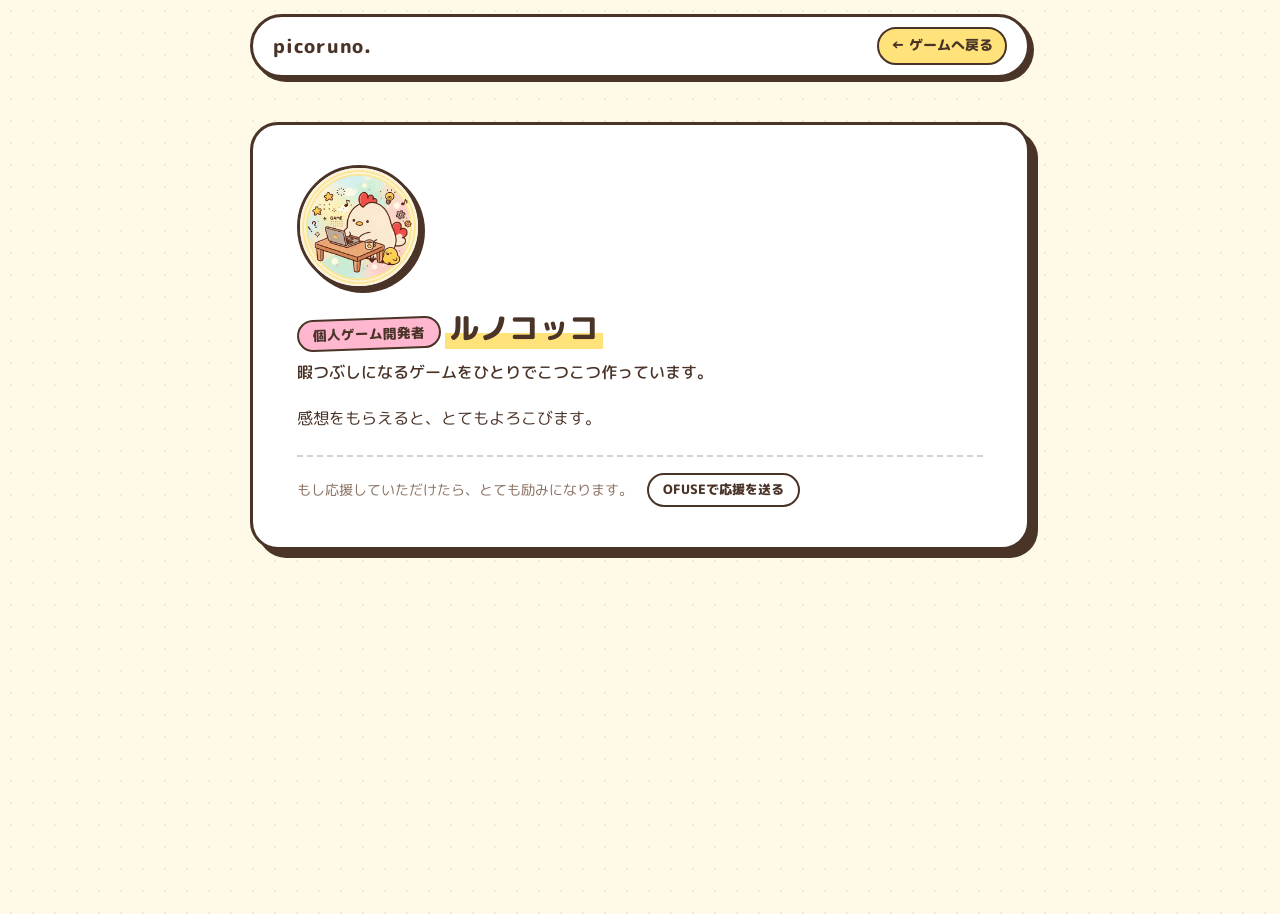
==== about.html @ 55c9015e "picoruno. サイト一式" ====
<!doctype html>
<html lang="ja">
<head>
<meta charset="utf-8">
<script src="count.js" defer></script>
<meta name="viewport" content="width=device-width, initial-scale=1">
<title>つくった人 | picoruno.</title>
<meta property="og:type" content="website">
<meta property="og:site_name" content="picoruno.">
<meta property="og:title" content="つくった人 | picoruno.">
<meta property="og:url" content="https://picoruno.com/about.html">
<meta property="og:image" content="https://picoruno.com/og-image.png">
<meta property="og:image:width" content="1200">
<meta property="og:image:height" content="630">
<meta name="twitter:image" content="https://picoruno.com/og-image.png">
<meta name="twitter:card" content="summary_large_image">
<meta name="description" content="picoruno.を作っている、個人ゲーム開発者ルノコッコのプロフィールです。">
<link rel="icon" type="image/png" sizes="48x48" href="icons/favicon-48.png">
<link rel="apple-touch-icon" href="icons/apple-touch-icon.png">
<link rel="manifest" href="manifest.webmanifest">
<meta name="apple-mobile-web-app-title" content="picoruno.">
<link rel="preconnect" href="https://fonts.googleapis.com">
<link rel="stylesheet" href="https://fonts.googleapis.com/css2?family=M+PLUS+Rounded+1c:wght@500;800&display=swap">
<style>
:root{
  --cream:#fff9e8; --ink:#4a3428; --sub:#8a6f60; --yellow:#ffe27a; --mint:#aeeedc; --sky:#a9dcff; --coral:#ff8f7e; --pink:#ffb6cf;
}
*{box-sizing:border-box;margin:0;padding:0}
html{scroll-behavior:smooth}
body{
  font-family:"M PLUS Rounded 1c","Hiragino Maru Gothic ProN",system-ui,sans-serif;
  color:var(--ink);background:var(--cream);line-height:1.8;min-height:100vh;
  background-image:radial-gradient(rgba(74,52,40,.08) 1.5px,transparent 1.5px);background-size:22px 22px;
}
header{
  position:sticky;top:12px;z-index:10;margin:14px auto 0;width:min(780px,92%);
  display:flex;justify-content:space-between;align-items:center;gap:12px;
  padding:10px 20px;border-radius:999px;background:#fff;
  border:3px solid var(--ink);box-shadow:4px 4px 0 var(--ink);
}
.logo{font-weight:800;font-size:1.2rem;letter-spacing:.04em;color:var(--ink);text-decoration:none}
header a.back{color:var(--ink);text-decoration:none;font-weight:800;font-size:.9rem;padding:4px 12px;border-radius:999px;background:var(--yellow);border:2.5px solid var(--ink)}
header a.back:hover{background:var(--mint)}
article{
  width:min(780px,92%);margin:44px auto 80px;padding:40px 44px;border-radius:28px;
  background:#fff;border:3px solid var(--ink);box-shadow:8px 8px 0 var(--ink);
}
h1{font-size:1.9rem;font-weight:800;margin-bottom:10px;line-height:1.4;display:inline-block;
  background:linear-gradient(transparent 62%,var(--yellow) 62%);padding:0 4px}
.lead{color:var(--ink);font-weight:500;margin-bottom:18px}
h2{font-size:1.05rem;font-weight:800;margin:30px 0 10px;display:inline-block;padding:4px 14px;border-radius:999px;
  background:var(--mint);border:2.5px solid var(--ink);color:var(--ink)}
p,li{color:var(--ink);font-size:.97rem}
p{margin:0 0 8px}
ul{padding-left:1.3em}
.meta{font-size:.85rem;color:var(--sub);margin-top:36px;padding-top:18px;border-top:3px dotted var(--ink)}
.avatar-s{width:124px;height:124px;border-radius:50%;display:block;border:3px solid var(--ink);box-shadow:4px 4px 0 var(--ink);margin-bottom:18px;background:var(--pink)}
.role{display:inline-block;font-size:.85rem;font-weight:800;color:var(--ink);background:var(--pink);border:2.5px solid var(--ink);border-radius:999px;padding:2px 14px;margin-bottom:8px;transform:rotate(-2deg)}
.cheer{margin-top:22px;padding-top:16px;border-top:2px dashed rgba(74,52,40,.22);display:flex;align-items:center;flex-wrap:wrap;gap:10px 14px}
.cheer p{margin:0;font-size:.85rem;color:var(--sub)}
.cheer a{display:inline-flex;align-items:center;font-size:.82rem;font-weight:800;color:var(--ink);text-decoration:none;
  padding:3px 14px;border:2px solid var(--ink);border-radius:999px;background:#fff;transition:background .2s,transform .2s}
.cheer a:hover{background:var(--pink);transform:rotate(-3deg)}
@media (max-width:560px){article{padding:28px 22px}}
@media (prefers-reduced-motion:reduce){*,*::before,*::after{animation:none!important;transition:none!important}}
</style>
</head>
<body>
<header>
  <a class="logo" href="index.html">picoruno.</a>
  <a class="back" href="index.html">← ゲームへ戻る</a>
</header>
<article>
  <img class="avatar-s" src="[data-uri]" alt="ゲームを作るルノコッコ">
  <span class="role">個人ゲーム開発者</span>
  <h1>ルノコッコ</h1>
  <p class="lead">暇つぶしになるゲームをひとりでこつこつ作っています。</p>
  <p>感想をもらえると、とてもよろこびます。</p>
  <div class="cheer">
    <p>もし応援していただけたら、とても励みになります。</p>
    <a data-ofuse-widget-button href="https://ofuse.me/o?uid=227807" data-ofuse-id="227807" data-ofuse-style="rectangle" target="_blank" rel="noopener">OFUSEで応援を送る</a><script async src="https://ofuse.me/assets/platform/widget.js" charset="utf-8"></script>
  </div>
</article>
</body>
</html>
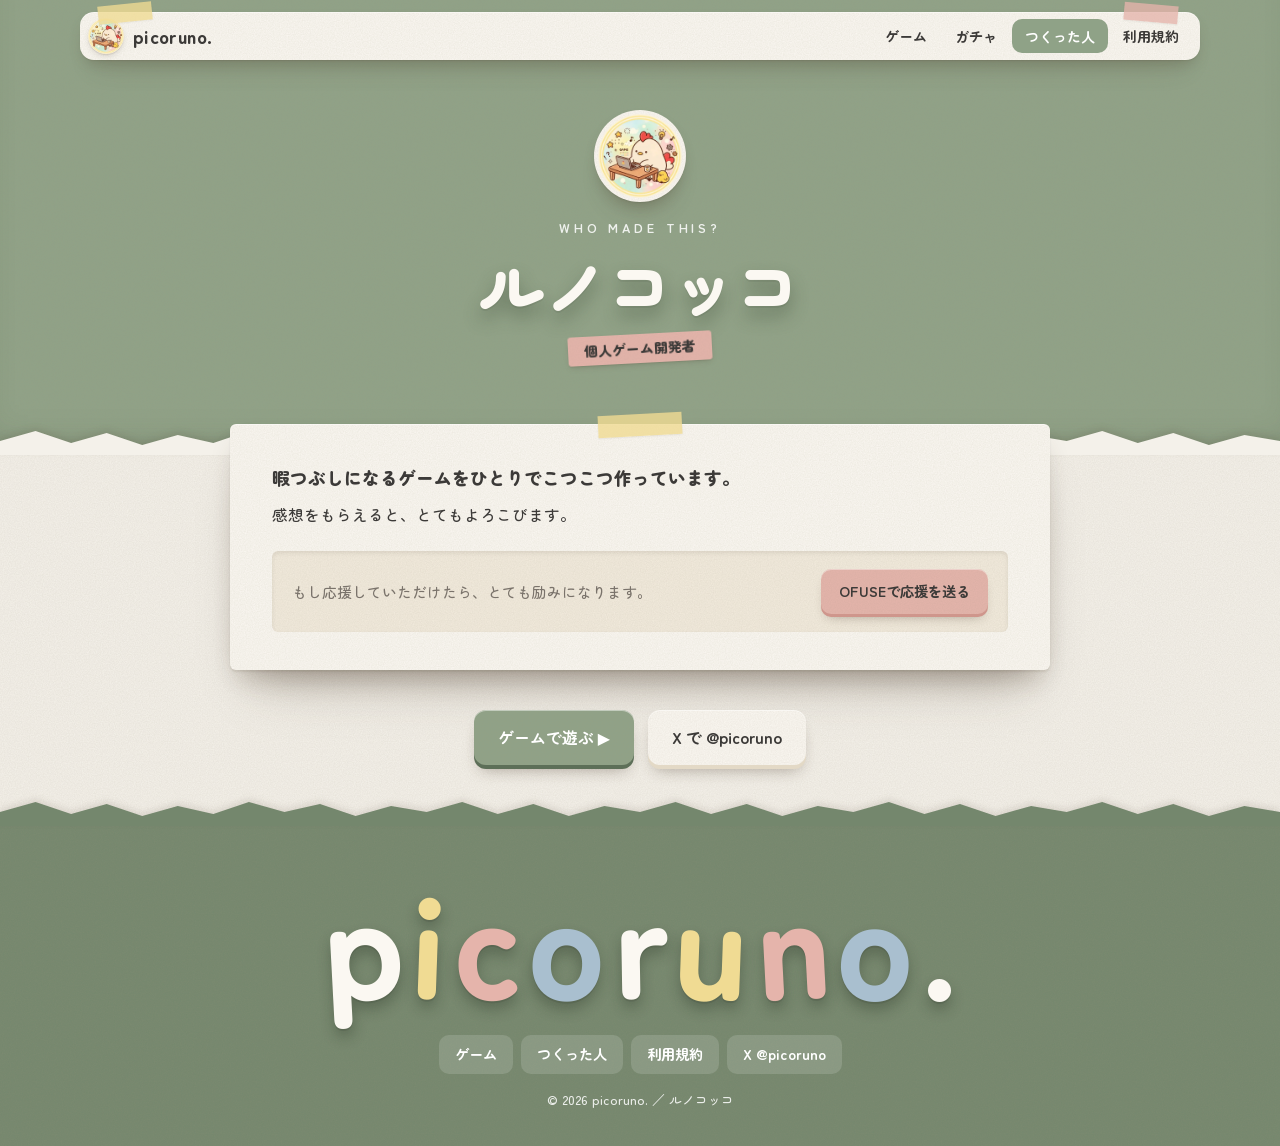
==== commit 7032b8c3: "Sync paper-craft redesign from picoruno. main (PR #75-#78) Co-Authored-By: Claude Opus 5.5 <noreply@" ====
--- a/about.html
+++ b/about.html
@@ -19,67 +19,62 @@
 <link rel="apple-touch-icon" href="icons/apple-touch-icon.png">
 <link rel="manifest" href="manifest.webmanifest">
 <meta name="apple-mobile-web-app-title" content="picoruno.">
+<meta name="theme-color" content="#8fa287">
 <link rel="preconnect" href="https://fonts.googleapis.com">
-<link rel="stylesheet" href="https://fonts.googleapis.com/css2?family=M+PLUS+Rounded+1c:wght@500;800&display=swap">
+<link rel="preconnect" href="https://fonts.gstatic.com" crossorigin>
+<link rel="stylesheet" href="https://fonts.googleapis.com/css2?family=Zen+Maru+Gothic:wght@500;700;900&display=swap">
+<link rel="stylesheet" href="site.css">
 <style>
-:root{
-  --cream:#fff9e8; --ink:#4a3428; --sub:#8a6f60; --yellow:#ffe27a; --mint:#aeeedc; --sky:#a9dcff; --coral:#ff8f7e; --pink:#ffb6cf;
-}
-*{box-sizing:border-box;margin:0;padding:0}
-html{scroll-behavior:smooth}
-body{
-  font-family:"M PLUS Rounded 1c","Hiragino Maru Gothic ProN",system-ui,sans-serif;
-  color:var(--ink);background:var(--cream);line-height:1.8;min-height:100vh;
-  background-image:radial-gradient(rgba(74,52,40,.08) 1.5px,transparent 1.5px);background-size:22px 22px;
-}
-header{
-  position:sticky;top:12px;z-index:10;margin:14px auto 0;width:min(780px,92%);
-  display:flex;justify-content:space-between;align-items:center;gap:12px;
-  padding:10px 20px;border-radius:999px;background:#fff;
-  border:3px solid var(--ink);box-shadow:4px 4px 0 var(--ink);
-}
-.logo{font-weight:800;font-size:1.2rem;letter-spacing:.04em;color:var(--ink);text-decoration:none}
-header a.back{color:var(--ink);text-decoration:none;font-weight:800;font-size:.9rem;padding:4px 12px;border-radius:999px;background:var(--yellow);border:2.5px solid var(--ink)}
-header a.back:hover{background:var(--mint)}
-article{
-  width:min(780px,92%);margin:44px auto 80px;padding:40px 44px;border-radius:28px;
-  background:#fff;border:3px solid var(--ink);box-shadow:8px 8px 0 var(--ink);
-}
-h1{font-size:1.9rem;font-weight:800;margin-bottom:10px;line-height:1.4;display:inline-block;
-  background:linear-gradient(transparent 62%,var(--yellow) 62%);padding:0 4px}
-.lead{color:var(--ink);font-weight:500;margin-bottom:18px}
-h2{font-size:1.05rem;font-weight:800;margin:30px 0 10px;display:inline-block;padding:4px 14px;border-radius:999px;
-  background:var(--mint);border:2.5px solid var(--ink);color:var(--ink)}
-p,li{color:var(--ink);font-size:.97rem}
-p{margin:0 0 8px}
-ul{padding-left:1.3em}
-.meta{font-size:.85rem;color:var(--sub);margin-top:36px;padding-top:18px;border-top:3px dotted var(--ink)}
-.avatar-s{width:124px;height:124px;border-radius:50%;display:block;border:3px solid var(--ink);box-shadow:4px 4px 0 var(--ink);margin-bottom:18px;background:var(--pink)}
-.role{display:inline-block;font-size:.85rem;font-weight:800;color:var(--ink);background:var(--pink);border:2.5px solid var(--ink);border-radius:999px;padding:2px 14px;margin-bottom:8px;transform:rotate(-2deg)}
-.cheer{margin-top:22px;padding-top:16px;border-top:2px dashed rgba(74,52,40,.22);display:flex;align-items:center;flex-wrap:wrap;gap:10px 14px}
-.cheer p{margin:0;font-size:.85rem;color:var(--sub)}
-.cheer a{display:inline-flex;align-items:center;font-size:.82rem;font-weight:800;color:var(--ink);text-decoration:none;
-  padding:3px 14px;border:2px solid var(--ink);border-radius:999px;background:#fff;transition:background .2s,transform .2s}
-.cheer a:hover{background:var(--pink);transform:rotate(-3deg)}
-@media (max-width:560px){article{padding:28px 22px}}
-@media (prefers-reduced-motion:reduce){*,*::before,*::after{animation:none!important;transition:none!important}}
+.profile{padding-top:100px}
+.profile .pic{width:92px;height:92px;margin:10px auto 14px;padding:4px;border-radius:50%;background:var(--grain),var(--white);box-shadow:var(--shadow-m);animation:drop .8s .1s var(--ease-pop) both}
+.profile .pic img{display:block;width:100%;height:100%;border-radius:50%}
+@keyframes drop{from{opacity:0;transform:translateY(-20px) scale(.8)}}
+.role{display:inline-block;margin-top:12px;font-weight:900;font-size:.86rem;color:var(--ink);padding:2px 16px;border-radius:3px;background:var(--grain),var(--pink);box-shadow:var(--shadow-s);transform:rotate(-3deg)}
+.panel .lead{font-size:1.1rem;font-weight:900;margin-bottom:6px}
+.cheer{margin-top:22px;padding:18px 20px;border-radius:6px;background:var(--grain),var(--cream);display:flex;align-items:center;flex-wrap:wrap;gap:12px 16px;box-shadow:inset 0 2px 4px rgba(60,50,35,.1)}
+.cheer p{margin:0;flex:1 1 220px;font-size:.92rem;color:var(--sub)}
+.cheer a{display:inline-flex;align-items:center;font-size:.9rem;font-weight:700;color:var(--ink);text-decoration:none;padding:9px 18px;border-radius:10px;background:var(--grain),var(--pink);box-shadow:inset 0 1px 0 rgba(255,255,255,.4),0 3px 0 var(--pink-d),0 8px 12px -6px rgba(60,45,30,.4);transition:transform .2s var(--ease-pop)}
+.cheer a:hover{transform:translateY(-2px) rotate(-2deg)}
+.next{display:flex;flex-wrap:wrap;justify-content:center;gap:14px;margin-top:40px}
 </style>
 </head>
 <body>
-<header>
-  <a class="logo" href="index.html">picoruno.</a>
-  <a class="back" href="index.html">← ゲームへ戻る</a>
+<header class="gnav" id="gnav">
+  <a class="brand" href="./"><img src="img/runokokko.webp" width="36" height="36" alt=""><span>picoruno.</span></a>
+  <nav aria-label="メニュー"><a href="./#games">ゲーム</a><a class="opt" href="./#gacha">ガチャ</a><a href="about.html" aria-current="page">つくった人</a><a href="terms.html">利用規約</a></nav>
 </header>
-<article>
-  <img class="avatar-s" src="[data-uri]" alt="ゲームを作るルノコッコ">
-  <span class="role">個人ゲーム開発者</span>
-  <h1>ルノコッコ</h1>
-  <p class="lead">暇つぶしになるゲームをひとりでこつこつ作っています。</p>
-  <p>感想をもらえると、とてもよろこびます。</p>
-  <div class="cheer">
-    <p>もし応援していただけたら、とても励みになります。</p>
-    <a data-ofuse-widget-button href="https://ofuse.me/o?uid=227807" data-ofuse-id="227807" data-ofuse-style="rectangle" target="_blank" rel="noopener">OFUSEで応援を送る</a><script async src="https://ofuse.me/assets/platform/widget.js" charset="utf-8"></script>
+
+<main>
+  <section class="subhero profile">
+    <figure class="pic"><img src="img/runokokko.webp" width="400" height="400" alt="ゲームを作るルノコッコ"></figure>
+    <p class="eyebrow">WHO MADE THIS?</p>
+    <h1>ルノコッコ</h1>
+    <span class="role">個人ゲーム開発者</span>
+    <svg class="edge" viewBox="0 0 1440 28" preserveAspectRatio="none" aria-hidden="true"><path d="M0 28 L0 14 L40 4 L80 16 L120 6 L160 18 L200 8 L240 16 L280 4 L320 14 L360 6 L400 18 L440 8 L480 14 L520 4 L560 16 L600 6 L640 18 L680 8 L720 14 L760 4 L800 16 L840 6 L880 18 L920 8 L960 14 L1000 4 L1040 16 L1080 6 L1120 18 L1160 8 L1200 14 L1240 4 L1280 16 L1320 6 L1360 18 L1400 8 L1440 14 L1440 28Z"/></svg>
+  </section>
+
+  <div class="sheet">
+    <article class="panel rise">
+      <p class="lead">暇つぶしになるゲームをひとりでこつこつ作っています。</p>
+      <p>感想をもらえると、とてもよろこびます。</p>
+      <div class="cheer">
+        <p>もし応援していただけたら、とても励みになります。</p>
+        <a data-ofuse-widget-button href="https://ofuse.me/o?uid=227807" data-ofuse-id="227807" data-ofuse-style="rectangle" target="_blank" rel="noopener">OFUSEで応援を送る</a><script async src="https://ofuse.me/assets/platform/widget.js" charset="utf-8"></script>
+      </div>
+    </article>
+    <div class="next">
+      <a class="btn sage" href="./#games">ゲームで遊ぶ ▶</a>
+      <a class="btn white" href="https://x.com/picoruno" target="_blank" rel="noopener">X で @picoruno</a>
+    </div>
   </div>
-</article>
+</main>
+
+<footer class="gfoot">
+  <svg class="edge" viewBox="0 0 1440 28" preserveAspectRatio="none" aria-hidden="true"><path d="M0 28 L0 14 L40 4 L80 16 L120 6 L160 18 L200 8 L240 16 L280 4 L320 14 L360 6 L400 18 L440 8 L480 14 L520 4 L560 16 L600 6 L640 18 L680 8 L720 14 L760 4 L800 16 L840 6 L880 18 L920 8 L960 14 L1000 4 L1040 16 L1080 6 L1120 18 L1160 8 L1200 14 L1240 4 L1280 16 L1320 6 L1360 18 L1400 8 L1440 14 L1440 28Z"/></svg>
+  <div class="gfoot-word" aria-hidden="true"><span style="--c:#fbf8f2;--r:-3deg">p</span><span style="--c:#f0db93;--r:2deg">i</span><span style="--c:#e5b4ab;--r:-2deg">c</span><span style="--c:#a9bfcf;--r:3deg">o</span><span style="--c:#fbf8f2;--r:-1deg">r</span><span style="--c:#f0db93;--r:2deg">u</span><span style="--c:#e5b4ab;--r:-3deg">n</span><span style="--c:#a9bfcf;--r:2deg">o</span><span style="--c:#fbf8f2;--r:0deg">.</span></div>
+  <nav aria-label="フッター"><a href="./#games">ゲーム</a><a href="about.html">つくった人</a><a href="terms.html">利用規約</a><a href="https://x.com/picoruno" target="_blank" rel="noopener">X @picoruno</a></nav>
+  <small>© 2026 picoruno. ／ ルノコッコ</small>
+</footer>
+<script src="site.js" defer></script>
 </body>
 </html>
--- a/site.css
+++ b/site.css
@@ -0,0 +1,149 @@
+/* =========================================================
+   picoruno. 共通スタイル：ペーパークラフトの箱庭
+   ========================================================= */
+:root{
+  --bg:#f4f1ea;          /* 撮影台のような、白っぽい背景 */
+  --sage:#8fa287;        /* 箱の緑 */
+  --sage-d:#74876d;
+  --sage-dd:#5d6f58;
+  --sage-l:#adbda6;
+  --cream:#f2ebdd;       /* 箱の底の紙 */
+  --cream-d:#e3d9c6;
+  --white:#fbf8f2;
+  --pink:#e5b4ab;
+  --pink-d:#cf968c;
+  --pink-l:#f0cdc6;
+  --butter:#f0db93;
+  --butter-d:#d8bd66;
+  --char:#3c3c40;        /* 黒い紙 */
+  --char-l:#55555a;
+  --ink:#3c3a38;
+  --sub:#7a736b;
+  --shadow-s:0 1px 1px rgba(70,55,40,.10),0 3px 6px -2px rgba(70,55,40,.22);
+  --shadow-m:0 1px 1px rgba(70,55,40,.10),0 8px 16px -6px rgba(70,55,40,.30),0 18px 30px -18px rgba(70,55,40,.30);
+  --shadow-l:0 2px 2px rgba(70,55,40,.10),0 16px 26px -10px rgba(70,55,40,.32),0 34px 50px -26px rgba(70,55,40,.35);
+  --edge:inset 0 1px 0 rgba(255,255,255,.45);
+  --grain:url("data:image/svg+xml,%3Csvg xmlns='http://www.w3.org/2000/svg' width='220' height='220'%3E%3Cfilter id='n'%3E%3CfeTurbulence type='fractalNoise' baseFrequency='.85' numOctaves='2' stitchTiles='stitch'/%3E%3CfeColorMatrix values='0 0 0 0 .35 0 0 0 0 .3 0 0 0 0 .22 0 0 0 .16 0'/%3E%3C/filter%3E%3Crect width='100%25' height='100%25' filter='url(%23n)'/%3E%3C/svg%3E");
+  --fiber:linear-gradient(transparent,transparent);
+  --ease-pop:cubic-bezier(.3,1.5,.5,1);
+  --ease-out:cubic-bezier(.2,.8,.2,1);
+  --font:"Zen Maru Gothic","Hiragino Maru Gothic ProN","M PLUS Rounded 1c",system-ui,sans-serif;
+}
+*{box-sizing:border-box;margin:0;padding:0}
+html{scroll-behavior:smooth;-webkit-text-size-adjust:100%}
+body{font-family:var(--font);font-weight:500;color:var(--ink);background:var(--grain),var(--bg);line-height:1.85;overflow-x:hidden;min-height:100vh}
+img{max-width:100%}
+a{color:inherit}
+:focus-visible{outline:3px solid var(--butter-d);outline-offset:3px;border-radius:8px}
+.sr-only{position:absolute;width:1px;height:1px;overflow:hidden;clip:rect(0 0 0 0);white-space:nowrap}
+
+/* 紙の面（色＋ざらざら） */
+.paper{background:var(--grain),var(--fiber),var(--c,var(--white));box-shadow:var(--edge),var(--shadow-m)}
+
+/* ---------- ページ遷移：紙がめくれるように ---------- */
+@view-transition{navigation:auto}
+::view-transition-old(root){animation:vt-out .4s var(--ease-out) both}
+::view-transition-new(root){animation:vt-in .5s var(--ease-out) both}
+@keyframes vt-out{to{opacity:0;transform:translateY(-14px) rotate(-.6deg)}}
+@keyframes vt-in{from{opacity:0;transform:translateY(24px) rotate(.8deg)}}
+
+/* ---------- ヘッダー：紙の帯 ---------- */
+.gnav{
+  position:fixed;top:12px;left:50%;z-index:50;transform:translateX(-50%);
+  width:min(1120px,calc(100% - 24px));
+  display:flex;align-items:center;justify-content:space-between;gap:10px;
+  padding:6px 8px 6px 8px;border-radius:14px;
+  background:var(--grain),var(--fiber),var(--white);box-shadow:var(--edge),var(--shadow-m);
+}
+.gnav::before,.gnav::after{ /* マスキングテープ */
+  content:"";position:absolute;top:-8px;width:54px;height:18px;background:rgba(240,219,147,.78);
+  box-shadow:0 1px 2px rgba(0,0,0,.06);
+}
+.gnav::before{left:18px;transform:rotate(-6deg)}
+.gnav::after{right:22px;transform:rotate(5deg);background:rgba(229,180,171,.78)}
+.brand{display:flex;align-items:center;gap:9px;text-decoration:none;font-weight:900;font-size:1.15rem;letter-spacing:.02em;line-height:1}
+.brand img{width:36px;height:36px;border-radius:50%;background:#fff;box-shadow:var(--shadow-s);transition:transform .5s var(--ease-pop)}
+.brand:hover img{transform:rotate(-14deg) scale(1.1)}
+.gnav nav{display:flex;gap:2px}
+.gnav nav a{position:relative;text-decoration:none;font-weight:700;font-size:.88rem;line-height:1;padding:10px 13px;border-radius:10px;transition:background .2s,transform .25s var(--ease-pop)}
+.gnav nav a:hover{background:var(--cream);transform:translateY(-2px) rotate(-2deg)}
+.gnav nav a[aria-current="page"]{background:var(--sage);color:#fff}
+@media (max-width:560px){
+  .gnav{top:8px;width:calc(100% - 16px);padding:5px 5px 5px 6px}
+  .brand{font-size:1rem;gap:7px}
+  .brand img{width:30px;height:30px}
+  .gnav nav a{font-size:.76rem;padding:9px 8px}
+  .gnav nav a.opt{display:none}
+}
+@media (max-width:350px){.brand span{display:none}}
+
+/* ---------- ボタン：厚紙 ---------- */
+.btn{
+  --c:var(--char);--fg:#fff;--dk:#1f1f22;
+  position:relative;display:inline-flex;align-items:center;justify-content:center;gap:8px;
+  font:inherit;font-weight:700;font-size:1rem;text-decoration:none;cursor:pointer;border:0;
+  color:var(--fg);background:var(--grain),var(--c);border-radius:12px;padding:13px 24px;
+  box-shadow:var(--edge),0 4px 0 var(--dk),0 10px 16px -6px rgba(60,45,30,.4);
+  transition:transform .15s var(--ease-out),box-shadow .15s var(--ease-out);
+}
+.btn:hover{transform:translateY(-2px);box-shadow:var(--edge),0 6px 0 var(--dk),0 14px 20px -6px rgba(60,45,30,.4)}
+.btn:active{transform:translateY(3px);box-shadow:var(--edge),0 1px 0 var(--dk),0 4px 8px -4px rgba(60,45,30,.4)}
+.btn.pink{--c:var(--pink);--fg:var(--ink);--dk:var(--pink-d)}
+.btn.butter{--c:var(--butter);--fg:var(--ink);--dk:var(--butter-d)}
+.btn.white{--c:var(--white);--fg:var(--ink);--dk:var(--cream-d)}
+.btn.sage{--c:var(--sage);--fg:#fff;--dk:var(--sage-dd)}
+
+/* ---------- 紙のふち（ギザギザ・なみなみ） ---------- */
+.edge{display:block;width:100%;height:28px;filter:drop-shadow(0 -3px 3px rgba(70,55,40,.12))}
+
+/* ---------- フッター：緑の箱のふち ---------- */
+.gfoot{position:relative;margin-top:60px;color:#fff;text-align:center;padding:10px 20px 34px;background:var(--grain),var(--fiber),var(--sage-d)}
+.gfoot .edge{position:absolute;left:0;top:-27px}
+.gfoot .edge path{fill:var(--sage-d)}
+.gfoot-word{display:flex;justify-content:center;gap:.04em;font-weight:900;font-size:clamp(3rem,13vw,9rem);line-height:1;padding-top:30px;user-select:none}
+.gfoot-word span{display:inline-block;color:var(--c);text-shadow:0 2px 0 rgba(0,0,0,.08),0 8px 14px rgba(30,40,25,.3);transform:rotate(var(--r))}
+.gfoot nav{display:flex;flex-wrap:wrap;justify-content:center;gap:8px;margin:26px 0 14px}
+.gfoot nav a{text-decoration:none;font-weight:700;font-size:.9rem;padding:6px 16px;border-radius:10px;background:rgba(255,255,255,.14);transition:background .2s,color .2s,transform .2s}
+.gfoot nav a:hover{background:var(--white);color:var(--ink);transform:translateY(-2px) rotate(-2deg)}
+.gfoot small{display:block;font-size:.8rem;opacity:.85}
+
+/* ---------- 下層ページ：緑の壁に、紙をピンでとめる ---------- */
+.subhero{position:relative;text-align:center;padding:120px 20px 90px;background:var(--grain),var(--fiber),var(--sage);color:#fff;
+  box-shadow:inset 0 -30px 40px -30px rgba(40,55,35,.35)}
+.subhero .eyebrow{font-weight:700;letter-spacing:.3em;font-size:.8rem;opacity:.85}
+.subhero h1{position:relative;font-weight:900;font-size:clamp(2.2rem,7vw,4rem);line-height:1.2;margin-top:6px;color:var(--white);
+  text-shadow:0 2px 0 rgba(0,0,0,.06),0 10px 18px rgba(40,55,35,.35)}
+.subhero p{position:relative;margin-top:12px;opacity:.95;max-width:40em;margin-inline:auto}
+.subhero .edge{position:absolute;left:0;bottom:-1px}
+.subhero .edge path{fill:var(--bg)}
+
+.sheet{position:relative;width:min(820px,calc(100% - 32px));margin:-30px auto 40px;z-index:2}
+.panel{
+  position:relative;background:var(--grain),var(--fiber),var(--white);border-radius:6px;
+  box-shadow:var(--edge),var(--shadow-l);padding:38px 42px;transform:rotate(var(--r,0deg));
+}
+.panel::before{content:"";position:absolute;top:-10px;left:50%;width:84px;height:22px;transform:translateX(-50%) rotate(var(--tr,-3deg));background:var(--tape,rgba(240,219,147,.8));box-shadow:0 1px 2px rgba(0,0,0,.06)}
+.panel + .panel{margin-top:30px}
+.panel:nth-of-type(2n){--r:.4deg;--tr:4deg;--tape:rgba(229,180,171,.8)}
+.panel:nth-of-type(3n){--r:-.3deg;--tape:rgba(173,189,166,.85)}
+.panel h2{display:flex;align-items:center;gap:12px;font-size:1.15rem;font-weight:900;line-height:1.4;margin:0 0 10px}
+.panel h2 .num{flex:none;display:grid;place-items:center;width:40px;height:40px;border-radius:8px;font-size:1.05rem;color:var(--ink);
+  background:var(--grain),linear-gradient(135deg,rgba(255,255,255,.25) 50%,rgba(0,0,0,.06) 50%),var(--c,var(--butter));box-shadow:var(--shadow-s);transform:rotate(-6deg)}
+.panel p,.panel li{font-size:.97rem}
+.panel p{margin:0 0 8px}
+.panel ul{padding-left:1.3em}
+.panel li{margin:4px 0}
+.panel li::marker{color:var(--pink-d)}
+.panel a{font-weight:700;text-decoration-thickness:2px;text-underline-offset:3px;text-decoration-color:var(--pink)}
+@media (max-width:560px){.panel{padding:28px 22px}}
+
+/* 出てくるとき：紙をそっと置く */
+.rise{opacity:0;transform:translateY(26px) rotate(1.5deg)}
+.rise.in{opacity:1;transform:rotate(var(--r,0deg));transition:opacity .7s var(--ease-out),transform .8s var(--ease-pop)}
+
+@media (prefers-reduced-motion:reduce){
+  html{scroll-behavior:auto}
+  *,*::before,*::after{animation-duration:.001ms!important;animation-iteration-count:1!important;transition-duration:.001ms!important;animation-delay:0s!important}
+  .rise{opacity:1;transform:rotate(var(--r,0deg))}
+  ::view-transition-group(*),::view-transition-old(*),::view-transition-new(*){animation:none!important}
+}
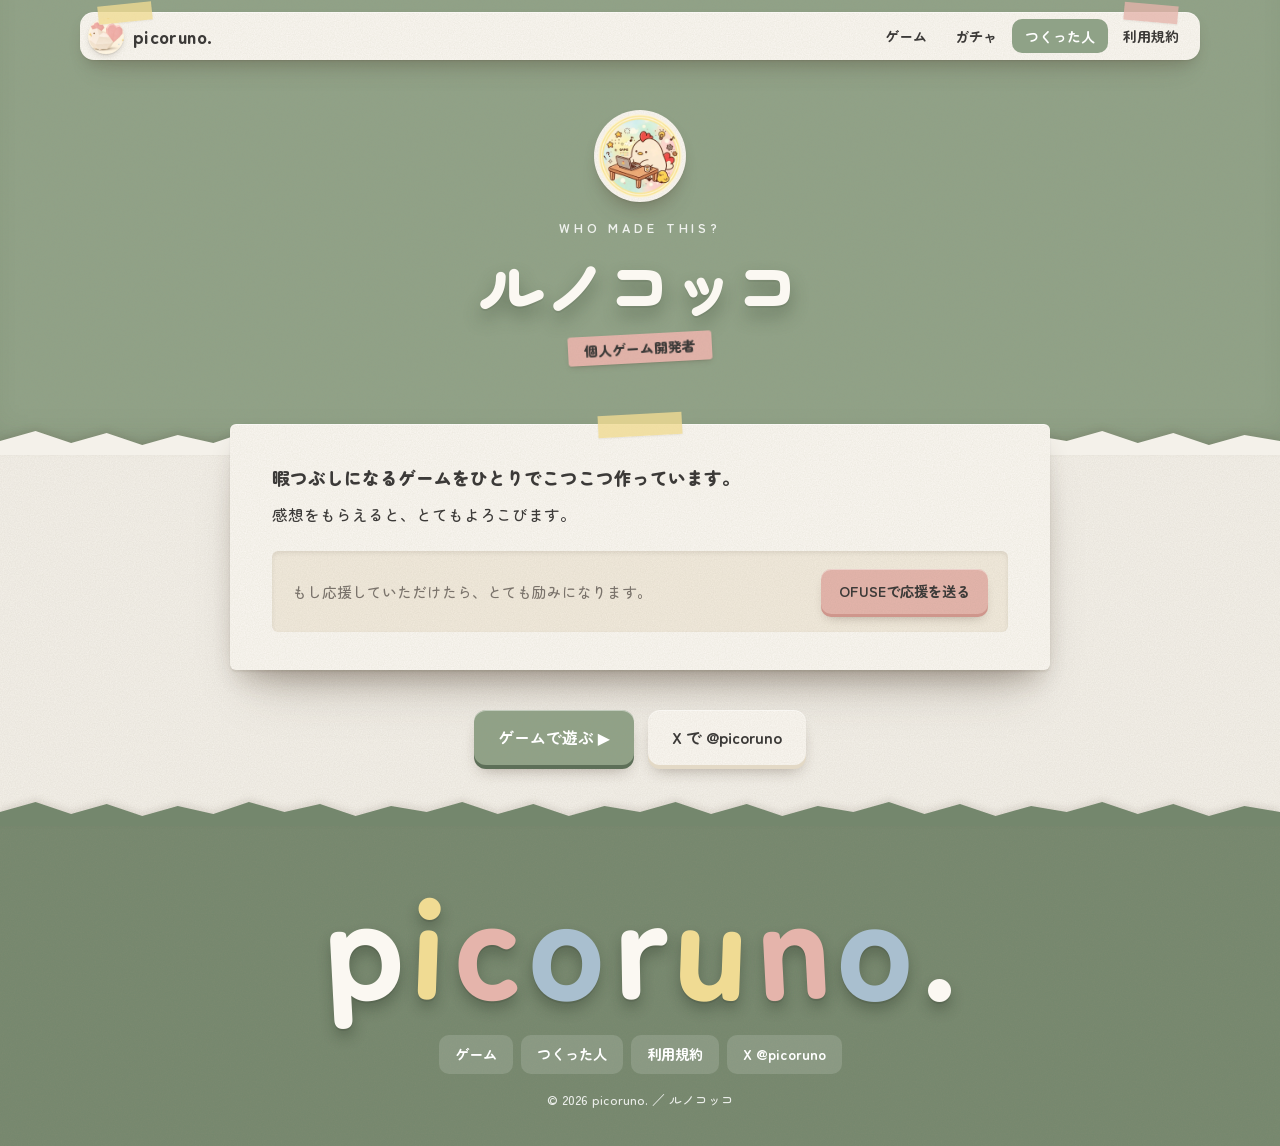
==== commit eb04db27: "Kraft paper category map, centered pop-up, simpler hero/maker, cute play button, paper chick brand i" ====
--- a/about.html
+++ b/about.html
@@ -40,7 +40,7 @@
 </head>
 <body>
 <header class="gnav" id="gnav">
-  <a class="brand" href="./"><img src="img/runokokko.webp" width="36" height="36" alt=""><span>picoruno.</span></a>
+  <a class="brand" href="./"><img src="img/brand.webp" width="36" height="36" alt=""><span>picoruno.</span></a>
   <nav aria-label="メニュー"><a href="./#games">ゲーム</a><a class="opt" href="./#gacha">ガチャ</a><a href="about.html" aria-current="page">つくった人</a><a href="terms.html">利用規約</a></nav>
 </header>
 
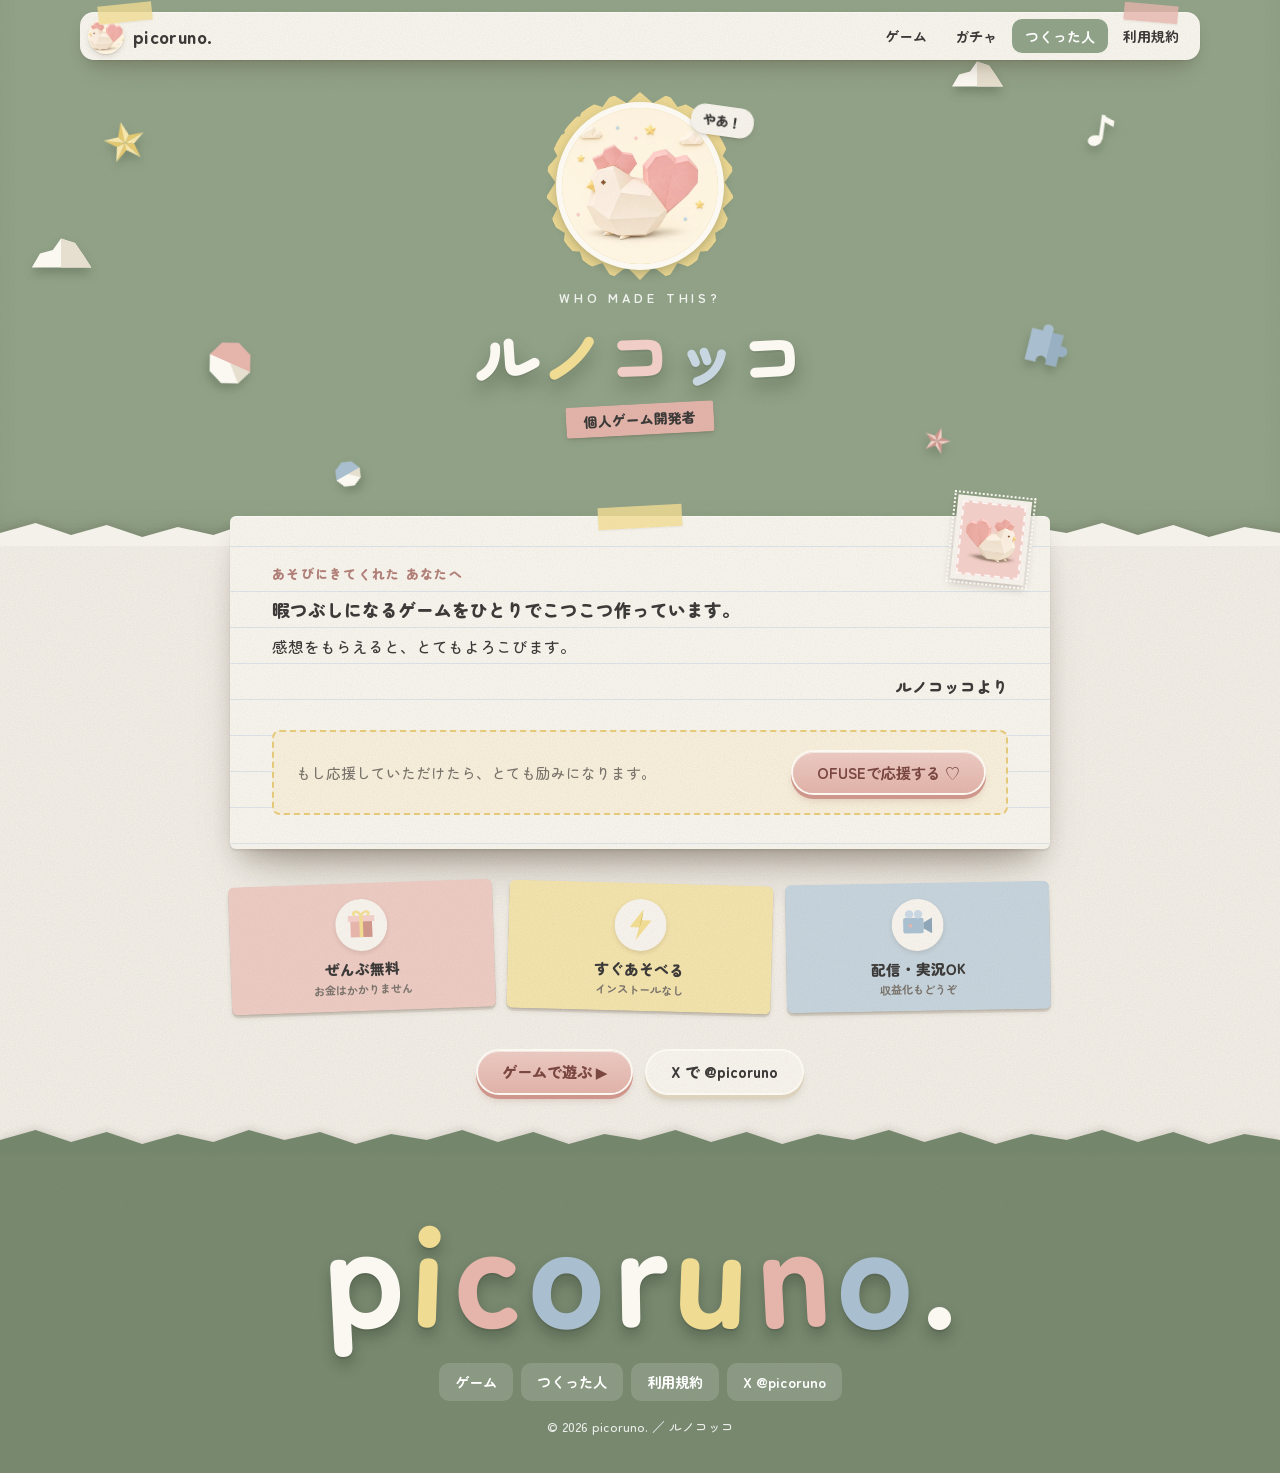
==== commit 2ae39509: "Centered genre icons, playful about page with paper chicken, map area names, chicken stays on map, p" ====
--- a/about.html
+++ b/about.html
@@ -25,17 +25,52 @@
 <link rel="stylesheet" href="https://fonts.googleapis.com/css2?family=Zen+Maru+Gothic:wght@500;700;900&display=swap">
 <link rel="stylesheet" href="site.css">
 <style>
-.profile{padding-top:100px}
-.profile .pic{width:92px;height:92px;margin:10px auto 14px;padding:4px;border-radius:50%;background:var(--grain),var(--white);box-shadow:var(--shadow-m);animation:drop .8s .1s var(--ease-pop) both}
-.profile .pic img{display:block;width:100%;height:100%;border-radius:50%}
+.profile{padding-top:96px;padding-bottom:110px;overflow:hidden}
+.profile .props{position:absolute;inset:0;pointer-events:none}
+.profile .props svg{position:absolute;width:var(--s);height:var(--s);left:var(--x);top:var(--y);transform:rotate(var(--r));filter:drop-shadow(0 6px 5px rgba(40,55,35,.25));animation:pop .7s calc(.25s + var(--d)) var(--ease-pop) both}
+@keyframes pop{from{opacity:0;transform:translateY(14px) scale(.4) rotate(0)}}
+.badge{position:relative;width:168px;height:168px;margin:6px auto 16px;animation:drop .8s .1s var(--ease-pop) both}
+.badge::before{content:"";position:absolute;inset:-10px;border-radius:50%;background:var(--grain),#f0db93;
+  -webkit-mask:radial-gradient(circle at 50% 50%,#000 64%,transparent 64.5%),conic-gradient(#000 0 0);
+  clip-path:polygon(50% 0,57% 6%,65% 1%,70% 8%,79% 5%,82% 13%,91% 13%,90% 22%,98% 26%,94% 34%,100% 41%,95% 48%,100% 56%,94% 62%,98% 70%,90% 75%,91% 84%,82% 85%,79% 94%,70% 91%,65% 99%,57% 93%,50% 100%,43% 93%,35% 99%,30% 91%,21% 94%,18% 85%,9% 84%,10% 75%,2% 70%,6% 62%,0 56%,5% 48%,0 41%,6% 34%,2% 26%,10% 22%,9% 13%,18% 13%,21% 5%,30% 8%,35% 1%,43% 6%);
+  box-shadow:0 10px 18px rgba(40,55,35,.3)}
+.badge img{position:relative;display:block;width:100%;height:100%;border-radius:50%;border:6px solid var(--white);box-shadow:0 4px 10px rgba(40,55,35,.25);background:#fbf3df}
+.badge .hi{position:absolute;right:-30px;top:4px;padding:3px 12px;border-radius:14px;font-size:.8rem;font-weight:900;color:var(--ink);background:var(--grain),var(--white);box-shadow:var(--shadow-s);transform:rotate(8deg);animation:pop .6s .9s var(--ease-pop) both}
 @keyframes drop{from{opacity:0;transform:translateY(-20px) scale(.8)}}
-.role{display:inline-block;margin-top:12px;font-weight:900;font-size:.86rem;color:var(--ink);padding:2px 16px;border-radius:3px;background:var(--grain),var(--pink);box-shadow:var(--shadow-s);transform:rotate(-3deg)}
-.panel .lead{font-size:1.1rem;font-weight:900;margin-bottom:6px}
-.cheer{margin-top:22px;padding:18px 20px;border-radius:6px;background:var(--grain),var(--cream);display:flex;align-items:center;flex-wrap:wrap;gap:12px 16px;box-shadow:inset 0 2px 4px rgba(60,50,35,.1)}
+.profile h1{display:flex;justify-content:center;gap:.04em}
+.profile h1 span{display:inline-block;color:var(--c);transform:rotate(var(--r))}
+.role{display:inline-block;margin-top:12px;font-weight:900;font-size:.86rem;color:var(--ink);padding:3px 18px;border-radius:3px;background:var(--grain),var(--pink);box-shadow:var(--shadow-s);transform:rotate(-3deg)}
+.letter{padding:40px 42px 34px;background:var(--grain),repeating-linear-gradient(transparent 0 35px,#dde6ee 35px 36px),var(--white);background-position:0 0,0 40px,0 0}
+.letter .stamp{position:absolute;right:22px;top:-18px;width:74px;height:84px;padding:5px;background:var(--grain),var(--white);transform:rotate(6deg);box-shadow:0 4px 8px rgba(60,45,30,.25);outline:2px dotted #fbf8f2;outline-offset:2px}
+.letter .stamp span{display:grid;place-items:center;width:100%;height:100%;background:#f0cdc6;border:2px dashed rgba(255,255,255,.8)}
+.letter .stamp img{width:52px;height:52px;object-fit:contain}
+.letter .to{font-size:.8rem;font-weight:900;color:#b07f77;letter-spacing:.1em;line-height:36px;margin:0}
+.letter p{line-height:36px;margin:0}
+.letter .lead{font-size:1.1rem;font-weight:900}
+.letter .sign{text-align:right;font-weight:900;margin-top:4px}
+.facts{display:grid;grid-template-columns:repeat(3,1fr);gap:14px;margin-top:34px;list-style:none;padding:0}
+.facts li{position:relative;padding:16px 12px 14px;border-radius:6px;text-align:center;font-weight:900;font-size:.92rem;line-height:1.4;background:var(--grain),var(--c);box-shadow:0 3px 0 rgba(90,70,45,.12),var(--shadow-s);transform:rotate(var(--r))}
+.facts li svg{display:block;width:52px;height:52px;margin:0 auto 8px;padding:8px;border-radius:50%;background:var(--grain),var(--white);box-shadow:0 2px 4px rgba(90,70,45,.15)}
+.facts li small{display:block;font-size:.7rem;font-weight:700;color:var(--sub);margin-top:2px}
+.cheer{position:relative;margin-top:26px;padding:20px 22px;border-radius:8px;background:var(--grain),#fbf3df;display:flex;align-items:center;flex-wrap:wrap;gap:12px 16px;border:2px dashed #e5c97a}
 .cheer p{margin:0;flex:1 1 220px;font-size:.92rem;color:var(--sub)}
-.cheer a{display:inline-flex;align-items:center;font-size:.9rem;font-weight:700;color:var(--ink);text-decoration:none;padding:9px 18px;border-radius:10px;background:var(--grain),var(--pink);box-shadow:inset 0 1px 0 rgba(255,255,255,.4),0 3px 0 var(--pink-d),0 8px 12px -6px rgba(60,45,30,.4);transition:transform .2s var(--ease-pop)}
-.cheer a:hover{transform:translateY(-2px) rotate(-2deg)}
-.next{display:flex;flex-wrap:wrap;justify-content:center;gap:14px;margin-top:40px}
+.pill{display:inline-flex;align-items:center;gap:6px;font-weight:900;font-size:.95rem;line-height:1;padding:13px 24px;border-radius:999px;text-decoration:none;color:#7a4740;
+  background:var(--grain),linear-gradient(180deg,#f0cdc6,#e5b4ab);box-shadow:inset 0 1px 0 rgba(255,255,255,.55),0 0 0 2px #fbf8f2,0 4px 0 2px #cf968c,0 8px 10px -2px rgba(150,90,80,.3);transition:transform .3s var(--ease-pop)}
+.pill:hover{transform:translateY(-2px) rotate(-2deg)}
+.pill.cream{color:var(--ink);background:var(--grain),var(--white);box-shadow:0 0 0 2px #fbf8f2,0 4px 0 2px #ddd2bd,0 8px 10px -2px rgba(90,70,45,.25)}
+.next{display:flex;flex-wrap:wrap;justify-content:center;gap:16px;margin-top:40px}
+@media (max-width:640px){
+  .badge{width:136px;height:136px}
+  .badge .hi{right:-22px}
+  .letter{padding:34px 22px 26px;background-position:0 0,0 34px,0 0}
+  .letter .stamp{width:60px;height:68px;right:14px}
+  .letter .stamp img{width:42px;height:42px}
+  .facts{grid-template-columns:1fr 1fr 1fr;gap:8px}
+  .facts li{font-size:.78rem;padding:12px 6px}
+  .facts li svg{width:42px;height:42px;padding:6px}
+  .facts li small{font-size:.6rem}
+}
+@media (prefers-reduced-motion:reduce){.profile .props svg,.badge,.badge .hi{animation:none}}
 </style>
 </head>
 <body>
@@ -46,25 +81,34 @@
 
 <main>
   <section class="subhero profile">
-    <figure class="pic"><img src="img/runokokko.webp" width="400" height="400" alt="ゲームを作るルノコッコ"></figure>
+    <div class="props" aria-hidden="true"><span style="display:contents"><svg style="--x:8%;--y:22%;--s:46px;--r:-12deg;--d:0s" viewBox="-50 -50 100 100"><polygon points="0,-46 12,-15 0,0" fill="#f6e6ad"/><polygon points="0,-46 0,0 -12,-15" fill="#e3c86f"/><polygon points="44,-14 12,-15 0,0" fill="#e3c86f"/><polygon points="44,-14 0,0 19,5" fill="#f6e6ad"/><polygon points="27,37 19,5 0,0" fill="#e3c86f"/><polygon points="27,37 0,0 0,16" fill="#f6e6ad"/><polygon points="-27,37 0,16 0,0" fill="#e3c86f"/><polygon points="-27,37 0,0 -19,5" fill="#f6e6ad"/><polygon points="-44,-14 -19,5 0,0" fill="#e3c86f"/><polygon points="-44,-14 0,0 -12,-15" fill="#f6e6ad"/></svg></span><span style="display:contents"><svg style="--x:16%;--y:62%;--s:50px;--r:24deg;--d:.08s" viewBox="-50 -50 100 100"><polygon points="-44,0 -31,-31 0,-44 31,-31 44,0" fill="#e5b4ab"/><polygon points="44,0 31,31 0,44 -31,31 -44,0" fill="#fbf8f2"/><polygon points="0,0 44,0 31,31" fill="#e6dece"/></svg></span><span style="display:contents"><svg style="--x:80%;--y:58%;--s:52px;--r:14deg;--d:.16s" viewBox="0 0 100 100"><path d="M10 30h22a10 10 0 1 1 18 0h22v22a10 10 0 1 1 0 18v22H50a10 10 0 1 0-18 0H10z" fill="#a9bfcf"/><path d="M50 30h22v22a10 10 0 1 1 0 18v22H50z" fill="#8ea6b8" opacity=".6"/></svg></span><span style="display:contents"><svg style="--x:84%;--y:20%;--s:44px;--r:8deg;--d:.24s" viewBox="0 0 100 100"><rect x="56" y="12" width="9" height="56" fill="#fbf8f2"/><polygon points="56,12 86,22 86,36 65,28" fill="#fbf8f2"/><ellipse cx="48" cy="72" rx="16" ry="12" fill="#fbf8f2" transform="rotate(-20 48 72)"/></svg></span><span style="display:contents"><svg style="--x:2%;--y:40%;--s:70px;--r:0deg;--d:.3s" viewBox="0 0 120 70"><polygon points="10,60 24,36 46,30 60,10 84,18 98,38 112,60" fill="#fbf8f2"/><polygon points="60,10 84,18 98,38 112,60 60,60" fill="#e6dece"/></svg></span><span style="display:contents"><svg style="--x:72%;--y:78%;--s:30px;--r:18deg;--d:.36s" viewBox="-50 -50 100 100"><polygon points="0,-46 12,-15 0,0" fill="#f0cdc6"/><polygon points="0,-46 0,0 -12,-15" fill="#cf968c"/><polygon points="44,-14 12,-15 0,0" fill="#cf968c"/><polygon points="44,-14 0,0 19,5" fill="#f0cdc6"/><polygon points="27,37 19,5 0,0" fill="#cf968c"/><polygon points="27,37 0,0 0,16" fill="#f0cdc6"/><polygon points="-27,37 0,16 0,0" fill="#cf968c"/><polygon points="-27,37 0,0 -19,5" fill="#f0cdc6"/><polygon points="-44,-14 -19,5 0,0" fill="#cf968c"/><polygon points="-44,-14 0,0 -12,-15" fill="#f0cdc6"/></svg></span><span style="display:contents"><svg style="--x:26%;--y:84%;--s:30px;--r:-30deg;--d:.42s" viewBox="-50 -50 100 100"><polygon points="-44,0 -31,-31 0,-44 31,-31 44,0" fill="#a9bfcf"/><polygon points="44,0 31,31 0,44 -31,31 -44,0" fill="#fbf8f2"/><polygon points="0,0 44,0 31,31" fill="#e6dece"/></svg></span><span style="display:contents"><svg style="--x:74%;--y:8%;--s:60px;--r:0deg;--d:.2s" viewBox="0 0 120 70"><polygon points="10,60 24,36 46,30 60,10 84,18 98,38 112,60" fill="#fbf8f2"/><polygon points="60,10 84,18 98,38 112,60 60,60" fill="#e6dece"/></svg></span></div>
+    <figure class="badge"><img src="img/profile.webp" width="480" height="480" alt="picoruno. の紙のニワトリ"><span class="hi">やあ！</span></figure>
     <p class="eyebrow">WHO MADE THIS?</p>
-    <h1>ルノコッコ</h1>
+    <h1 aria-label="ルノコッコ"><span aria-hidden="true" style="--c:#fbf8f2;--r:-4deg">ル</span><span aria-hidden="true" style="--c:#f0db93;--r:3deg">ノ</span><span aria-hidden="true" style="--c:#f0cdc6;--r:-2deg">コ</span><span aria-hidden="true" style="--c:#c7d6e1;--r:4deg">ッ</span><span aria-hidden="true" style="--c:#fbf8f2;--r:-3deg">コ</span></h1>
     <span class="role">個人ゲーム開発者</span>
     <svg class="edge" viewBox="0 0 1440 28" preserveAspectRatio="none" aria-hidden="true"><path d="M0 28 L0 14 L40 4 L80 16 L120 6 L160 18 L200 8 L240 16 L280 4 L320 14 L360 6 L400 18 L440 8 L480 14 L520 4 L560 16 L600 6 L640 18 L680 8 L720 14 L760 4 L800 16 L840 6 L880 18 L920 8 L960 14 L1000 4 L1040 16 L1080 6 L1120 18 L1160 8 L1200 14 L1240 4 L1280 16 L1320 6 L1360 18 L1400 8 L1440 14 L1440 28Z"/></svg>
   </section>
 
   <div class="sheet">
-    <article class="panel rise">
+    <article class="panel letter rise">
+      <span class="stamp" aria-hidden="true"><span><img src="img/chick.webp" alt=""></span></span>
+      <p class="to">あそびにきてくれた あなたへ</p>
       <p class="lead">暇つぶしになるゲームをひとりでこつこつ作っています。</p>
       <p>感想をもらえると、とてもよろこびます。</p>
+      <p class="sign">ルノコッコより</p>
       <div class="cheer">
         <p>もし応援していただけたら、とても励みになります。</p>
-        <a data-ofuse-widget-button href="https://ofuse.me/o?uid=227807" data-ofuse-id="227807" data-ofuse-style="rectangle" target="_blank" rel="noopener">OFUSEで応援を送る</a><script async src="https://ofuse.me/assets/platform/widget.js" charset="utf-8"></script>
+        <a class="pill" href="https://ofuse.me/o?uid=227807" target="_blank" rel="noopener">OFUSEで応援する ♡</a>
       </div>
     </article>
+    <ul class="facts" aria-label="picoruno. のこと">
+      <li style="--c:#f0cdc6;--r:-2deg"><svg viewBox="0 0 60 60"><rect x="12" y="22" width="36" height="28" fill="#e5b4ab"/><rect x="30" y="22" width="18" height="28" fill="#cf968c"/><rect x="8" y="14" width="44" height="10" fill="#f0cdc6"/><rect x="27" y="14" width="6" height="36" fill="#f0db93"/><path d="M30 14c-8-12-18-4-10 0M30 14c8-12 18-4 10 0" fill="none" stroke="#f0db93" stroke-width="4"/></svg>ぜんぶ無料<small>お金はかかりません</small></li>
+      <li style="--c:#f6e6ad;--r:1.5deg"><svg viewBox="0 0 60 60"><polygon points="34,4 12,34 28,34 22,56 48,22 32,22" fill="#f0db93"/><polygon points="34,4 28,34 22,56 32,22" fill="#d8bd66"/></svg>すぐあそべる<small>インストールなし</small></li>
+      <li style="--c:#c7d6e1;--r:-1deg"><svg viewBox="0 0 60 60"><rect x="6" y="18" width="34" height="26" rx="3" fill="#a9bfcf"/><polygon points="40,26 54,18 54,44 40,36" fill="#8ea6b8"/><circle cx="16" cy="12" r="7" fill="#c7d6e1"/><circle cx="31" cy="12" r="7" fill="#c7d6e1"/><circle cx="18" cy="31" r="3" fill="#e5b4ab"/></svg>配信・実況OK<small>収益化もどうぞ</small></li>
+    </ul>
     <div class="next">
-      <a class="btn sage" href="./#games">ゲームで遊ぶ ▶</a>
-      <a class="btn white" href="https://x.com/picoruno" target="_blank" rel="noopener">X で @picoruno</a>
+      <a class="pill" href="./#games">ゲームで遊ぶ ▶</a>
+      <a class="pill cream" href="https://x.com/picoruno" target="_blank" rel="noopener">X で @picoruno</a>
     </div>
   </div>
 </main>
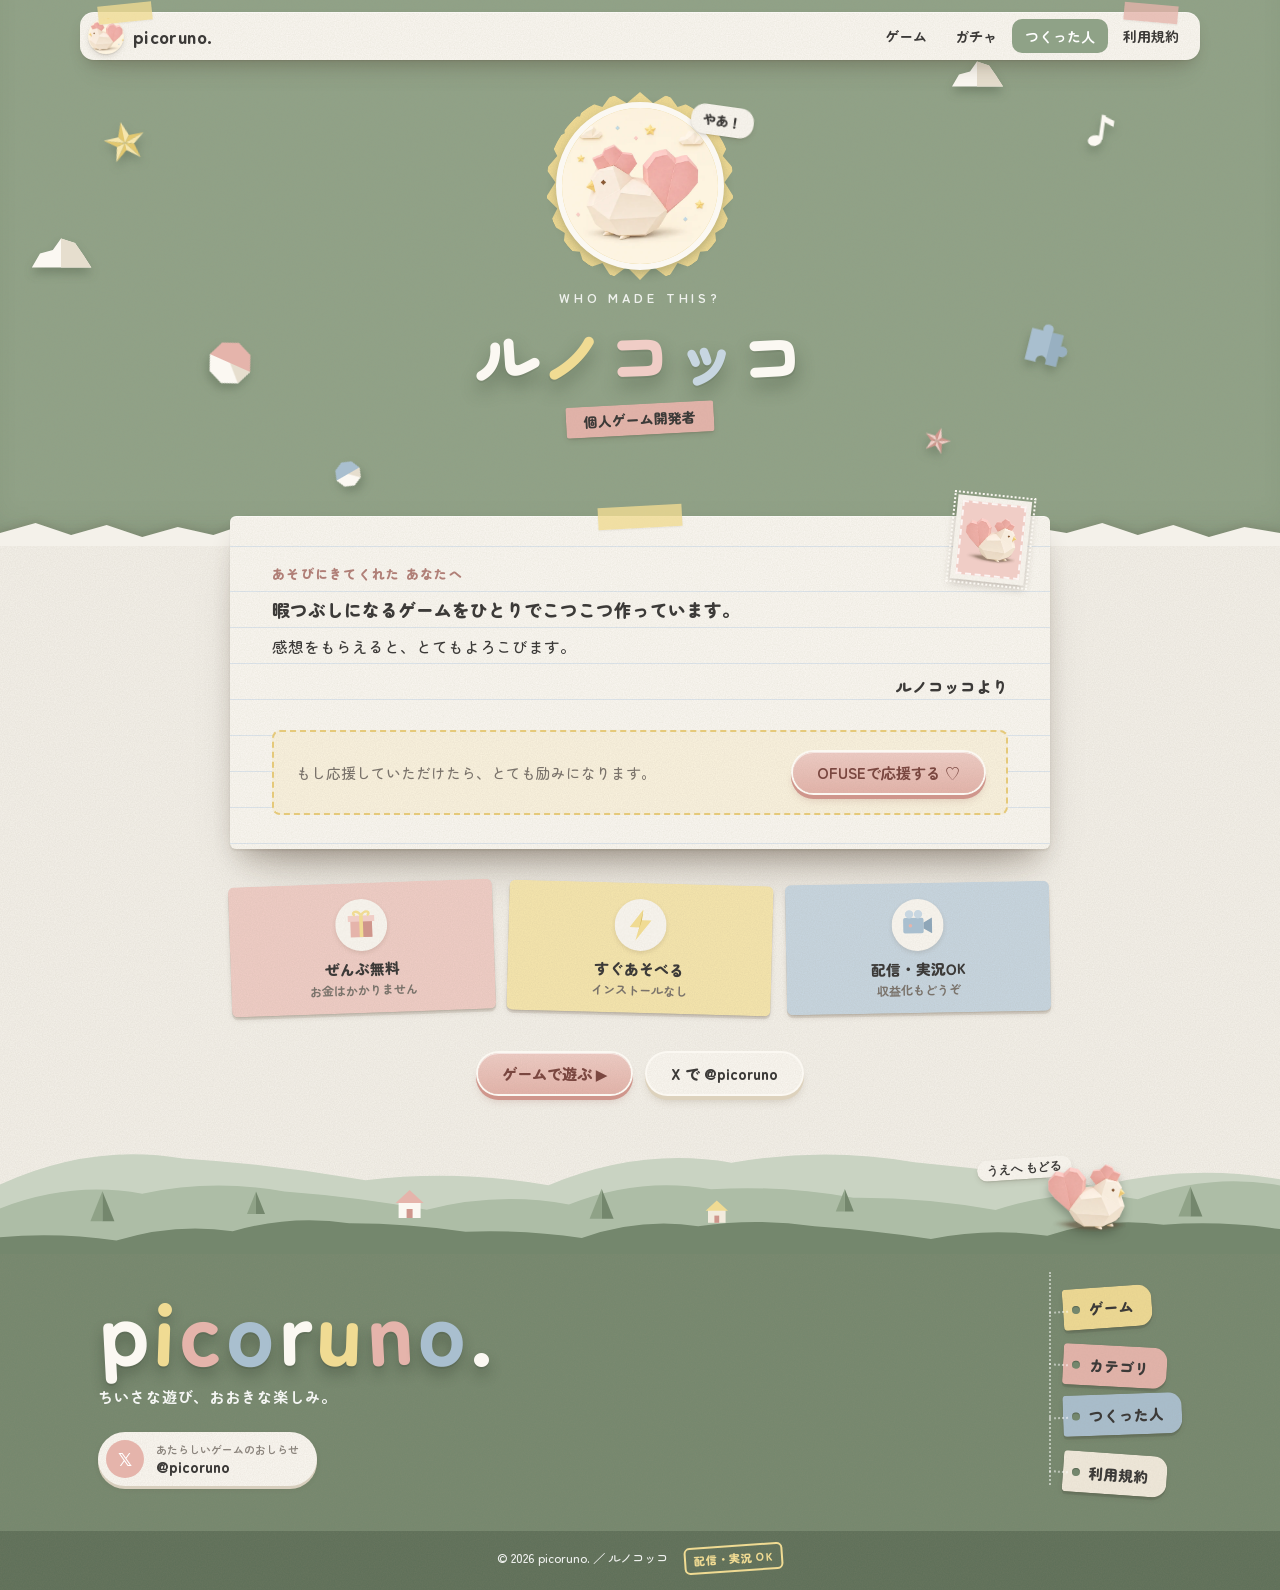
==== commit ea9dde1f: "全体の質を底上げ：段そろえ・スマホの読みやすさ・共通フッター - ゲーム一覧：最後の段が1枚だけ余らないよう、一部のカードを横長（左右交互）に - スマホ：横に2pxはみ出していたのを解消、カードの説" ====
--- a/about.html
+++ b/about.html
@@ -51,7 +51,7 @@
 .facts{display:grid;grid-template-columns:repeat(3,1fr);gap:14px;margin-top:34px;list-style:none;padding:0}
 .facts li{position:relative;padding:16px 12px 14px;border-radius:6px;text-align:center;font-weight:900;font-size:.92rem;line-height:1.4;background:var(--grain),var(--c);box-shadow:0 3px 0 rgba(90,70,45,.12),var(--shadow-s);transform:rotate(var(--r))}
 .facts li svg{display:block;width:52px;height:52px;margin:0 auto 8px;padding:8px;border-radius:50%;background:var(--grain),var(--white);box-shadow:0 2px 4px rgba(90,70,45,.15)}
-.facts li small{display:block;font-size:.7rem;font-weight:700;color:var(--sub);margin-top:2px}
+.facts li small{display:block;font-size:.76rem;font-weight:700;color:var(--sub);margin-top:2px}
 .cheer{position:relative;margin-top:26px;padding:20px 22px;border-radius:8px;background:var(--grain),#fbf3df;display:flex;align-items:center;flex-wrap:wrap;gap:12px 16px;border:2px dashed #e5c97a}
 .cheer p{margin:0;flex:1 1 220px;font-size:.92rem;color:var(--sub)}
 .pill{display:inline-flex;align-items:center;gap:6px;font-weight:900;font-size:.95rem;line-height:1;padding:13px 24px;border-radius:999px;text-decoration:none;color:#7a4740;
@@ -113,12 +113,25 @@
   </div>
 </main>
 
-<footer class="gfoot">
-  <svg class="edge" viewBox="0 0 1440 28" preserveAspectRatio="none" aria-hidden="true"><path d="M0 28 L0 14 L40 4 L80 16 L120 6 L160 18 L200 8 L240 16 L280 4 L320 14 L360 6 L400 18 L440 8 L480 14 L520 4 L560 16 L600 6 L640 18 L680 8 L720 14 L760 4 L800 16 L840 6 L880 18 L920 8 L960 14 L1000 4 L1040 16 L1080 6 L1120 18 L1160 8 L1200 14 L1240 4 L1280 16 L1320 6 L1360 18 L1400 8 L1440 14 L1440 28Z"/></svg>
-  <div class="gfoot-word" aria-hidden="true"><span style="--c:#fbf8f2;--r:-3deg">p</span><span style="--c:#f0db93;--r:2deg">i</span><span style="--c:#e5b4ab;--r:-2deg">c</span><span style="--c:#a9bfcf;--r:3deg">o</span><span style="--c:#fbf8f2;--r:-1deg">r</span><span style="--c:#f0db93;--r:2deg">u</span><span style="--c:#e5b4ab;--r:-3deg">n</span><span style="--c:#a9bfcf;--r:2deg">o</span><span style="--c:#fbf8f2;--r:0deg">.</span></div>
-  <nav aria-label="フッター"><a href="./#games">ゲーム</a><a href="about.html">つくった人</a><a href="terms.html">利用規約</a><a href="https://x.com/picoruno" target="_blank" rel="noopener">X @picoruno</a></nav>
-  <small>© 2026 picoruno. ／ ルノコッコ</small>
+<footer class="gfoot xfoot">
+  <svg class="hills" id="footHills" aria-hidden="true"></svg>
+  <button class="foot-chick" id="footChick" type="button" aria-label="ページのいちばん上へ"><span class="foot-say">うえへ もどる</span><img src="img/chick.webp" width="64" height="64" alt=""></button>
+  <div class="foot-in">
+    <div class="foot-brand">
+      <div class="gfoot-word" id="footWord" aria-hidden="true">picoruno.</div>
+      <p class="foot-catch">ちいさな遊び、おおきな楽しみ。</p>
+      <a class="foot-x" href="https://x.com/picoruno" target="_blank" rel="noopener"><b aria-hidden="true">𝕏</b><span><small>あたらしいゲームのおしらせ</small>@picoruno</span></a>
+    </div>
+    <nav class="foot-tags" aria-label="フッター">
+      <a href="./#games" style="--c:#f0db93;--r:-4deg">ゲーム</a>
+      <a href="./#town" style="--c:#e5b4ab;--r:3deg">カテゴリ</a>
+      <a href="about.html" style="--c:#a9bfcf;--r:-2deg">つくった人</a>
+      <a href="terms.html" style="--c:#f2ebdd;--r:4deg">利用規約</a>
+    </nav>
+  </div>
+  <div class="foot-base"><small>© 2026 picoruno. ／ ルノコッコ</small><span class="foot-stamp">配信・実況 OK</span></div>
 </footer>
 <script src="site.js" defer></script>
+<script src="foot.js" defer></script>
 </body>
 </html>
--- a/site.css
+++ b/site.css
@@ -32,6 +32,8 @@
 *{box-sizing:border-box;margin:0;padding:0}
 html{scroll-behavior:smooth;-webkit-text-size-adjust:100%}
 body{font-family:var(--font);font-weight:500;color:var(--ink);background:var(--grain),var(--bg);line-height:1.85;overflow-x:hidden;min-height:100vh}
+h1,h2,h3{text-wrap:balance}
+p,li{text-wrap:pretty;line-break:strict}
 img{max-width:100%}
 a{color:inherit}
 :focus-visible{outline:3px solid var(--butter-d);outline-offset:3px;border-radius:8px}
@@ -147,3 +149,47 @@
   .rise{opacity:1;transform:rotate(var(--r,0deg))}
   ::view-transition-group(*),::view-transition-old(*),::view-transition-new(*){animation:none!important}
 }
+
+/* ===== フッター：紙の丘の上の小さな町 ===== */
+.xfoot{margin-top:160px;padding:0;text-align:left;overflow:visible}
+.xfoot .hills{position:absolute;left:0;right:0;bottom:100%;width:100%;height:120px;display:block;pointer-events:none}
+.foot-chick{position:absolute;right:12%;bottom:calc(100% + 22px);width:78px;padding:0;border:0;background:none;cursor:pointer;z-index:2;transition:transform .3s var(--ease-pop)}
+.foot-chick img{display:block;width:100%;height:auto;filter:drop-shadow(0 6px 4px rgba(40,50,35,.3))}
+.foot-chick:hover{transform:translateY(-8px) rotate(-6deg)}
+.foot-say{position:absolute;right:70%;bottom:78%;white-space:nowrap;font-size:.72rem;font-weight:900;color:var(--ink);padding:3px 10px;border-radius:12px;background:var(--grain),var(--white);box-shadow:var(--shadow-s);transform:rotate(-4deg)}
+.foot-in{position:relative;max-width:1140px;margin:0 auto;padding:18px 28px 40px;display:grid;grid-template-columns:1fr auto;gap:36px 60px;align-items:center}
+.xfoot .gfoot-word{justify-content:flex-start;font-size:clamp(3rem,7vw,5.6rem);padding-top:6px}
+.foot-catch{margin:10px 0 0;font-weight:700;font-size:.95rem;opacity:.92;letter-spacing:.06em}
+.foot-x{display:inline-flex;align-items:center;gap:12px;margin-top:22px;padding:8px 18px 8px 8px;border-radius:40px;text-decoration:none;color:var(--ink);background:var(--grain),var(--white);box-shadow:0 3px 0 #d8cfbe,var(--shadow-s);transition:transform .25s var(--ease-pop)}
+.foot-x b{display:grid;place-items:center;width:38px;height:38px;border-radius:50%;background:#e5b4ab;color:#fff;font-size:1.1rem}
+.foot-x span{display:flex;flex-direction:column;line-height:1.25;font-weight:900;font-size:.95rem}
+.foot-x small{font-size:.68rem;font-weight:700;color:var(--sub)}
+.foot-x:hover{transform:translateY(-3px) rotate(-2deg)}
+.xfoot .foot-tags{position:relative;display:flex;flex-direction:column;align-items:flex-start;gap:12px;margin:0;padding:18px 0 0 22px}
+.foot-tags::before{content:"";position:absolute;left:8px;top:0;bottom:6px;border-left:2px dotted rgba(255,255,255,.5)}
+.xfoot .foot-tags a{position:relative;display:inline-block;padding:7px 18px 7px 26px;margin:0;border-radius:4px 14px 14px 4px;font-size:.92rem;font-weight:900;text-decoration:none;color:var(--ink);
+  background:var(--grain),var(--c);box-shadow:0 3px 0 rgba(0,0,0,.08),var(--shadow-s);transform:rotate(var(--r));transform-origin:0 50%;transition:transform .35s var(--ease-pop)}
+.foot-tags a::before{content:"";position:absolute;left:9px;top:50%;width:8px;height:8px;margin-top:-4px;border-radius:50%;background:var(--sage-d);box-shadow:inset 0 1px 1px rgba(0,0,0,.25)}
+.foot-tags a::after{content:"";position:absolute;left:-14px;top:50%;width:19px;border-top:2px dotted rgba(255,255,255,.5)}
+.xfoot .foot-tags a:hover{transform:rotate(calc(var(--r) * -2)) translateX(4px);background:var(--grain),var(--white)}
+.foot-base{display:flex;justify-content:center;align-items:center;gap:16px;flex-wrap:wrap;padding:14px 20px 18px;background:var(--grain),var(--sage-dd)}
+.foot-base small{font-size:.78rem;opacity:.9}
+.foot-stamp{font-size:.7rem;font-weight:900;letter-spacing:.06em;color:#f0db93;border:2px solid currentColor;border-radius:6px;padding:1px 8px;transform:rotate(-4deg)}
+@media (max-width:900px){
+  .foot-in{grid-template-columns:1fr;gap:28px}
+  .foot-brand{text-align:center}
+  .xfoot .gfoot-word{justify-content:center}
+  .xfoot .foot-tags{display:grid;grid-template-columns:repeat(2,auto);justify-content:center;justify-items:center;gap:14px 16px;padding:0}
+  .foot-tags::before,.xfoot .foot-tags a::after{display:none}
+}
+@media (max-width:640px){
+  .xfoot{margin-top:124px}
+  .xfoot .hills{height:84px}
+  .foot-chick{width:58px;right:8%;bottom:calc(100% + 12px)}
+  .foot-in{grid-template-columns:1fr;gap:24px;padding:10px 18px 30px}
+  .foot-brand{grid-column:auto}
+  .xfoot .gfoot-word{font-size:clamp(2.8rem,15vw,4rem)}
+}
+.gfoot-word.on span{animation:wave 2.8s ease-in-out 3;animation-delay:calc(var(--i) * .12s)}
+@keyframes wave{0%,60%,100%{transform:rotate(var(--r))}20%{transform:translateY(-.14em) rotate(calc(var(--r) * -1))}}
+@media (prefers-reduced-motion:reduce){.gfoot-word span{animation:none!important}}
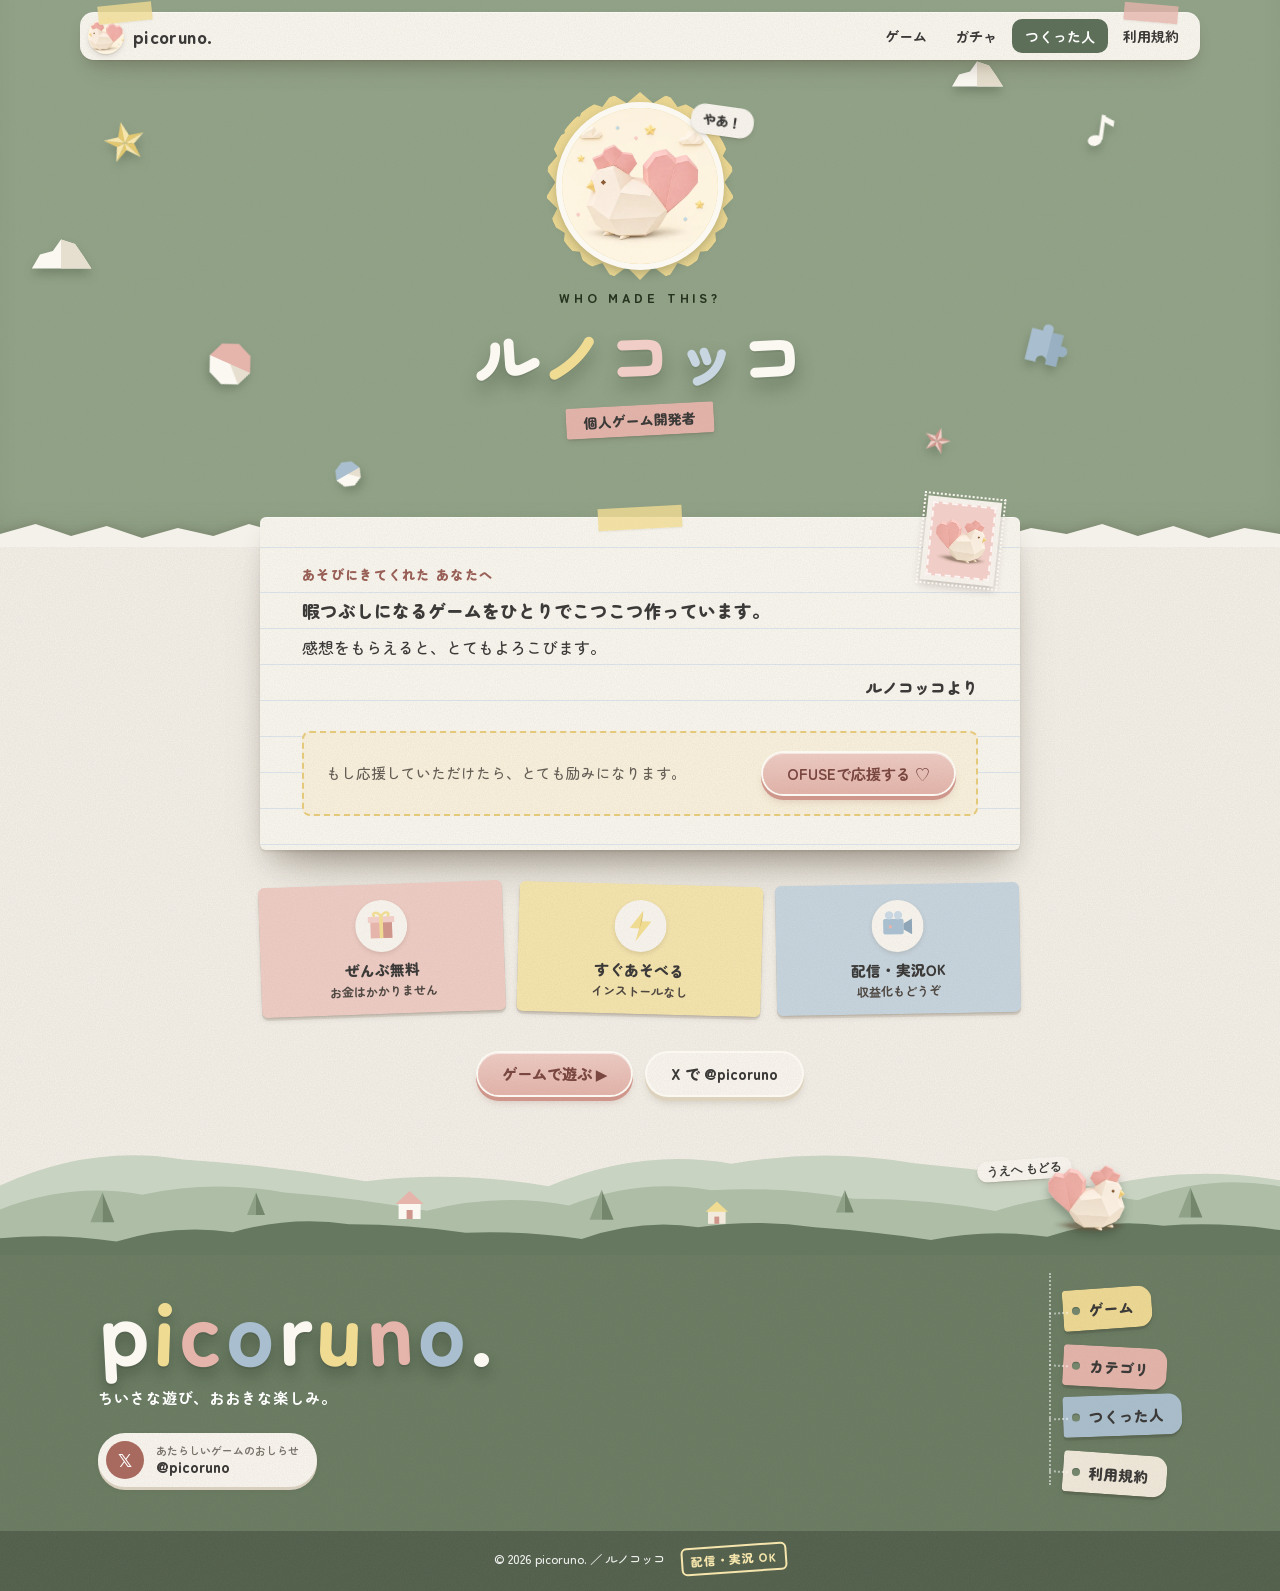
==== commit 8497bf4f: "読みやすさの底上げ：緑の上の文字・小さい文字のコントラスト、規約の行長 - 補足文の色（--sub）を少し濃くして、白い紙の上でも読みやすく - 緑の箱の上の小さな白文字（説明・英字の見出し・カナ）を" ====
--- a/about.html
+++ b/about.html
@@ -44,14 +44,14 @@
 .letter .stamp{position:absolute;right:22px;top:-18px;width:74px;height:84px;padding:5px;background:var(--grain),var(--white);transform:rotate(6deg);box-shadow:0 4px 8px rgba(60,45,30,.25);outline:2px dotted #fbf8f2;outline-offset:2px}
 .letter .stamp span{display:grid;place-items:center;width:100%;height:100%;background:#f0cdc6;border:2px dashed rgba(255,255,255,.8)}
 .letter .stamp img{width:52px;height:52px;object-fit:contain}
-.letter .to{font-size:.8rem;font-weight:900;color:#b07f77;letter-spacing:.1em;line-height:36px;margin:0}
+.letter .to{font-size:.82rem;font-weight:900;color:#985f56;letter-spacing:.1em;line-height:36px;margin:0}
 .letter p{line-height:36px;margin:0}
 .letter .lead{font-size:1.1rem;font-weight:900}
 .letter .sign{text-align:right;font-weight:900;margin-top:4px}
 .facts{display:grid;grid-template-columns:repeat(3,1fr);gap:14px;margin-top:34px;list-style:none;padding:0}
 .facts li{position:relative;padding:16px 12px 14px;border-radius:6px;text-align:center;font-weight:900;font-size:.92rem;line-height:1.4;background:var(--grain),var(--c);box-shadow:0 3px 0 rgba(90,70,45,.12),var(--shadow-s);transform:rotate(var(--r))}
 .facts li svg{display:block;width:52px;height:52px;margin:0 auto 8px;padding:8px;border-radius:50%;background:var(--grain),var(--white);box-shadow:0 2px 4px rgba(90,70,45,.15)}
-.facts li small{display:block;font-size:.76rem;font-weight:700;color:var(--sub);margin-top:2px}
+.facts li small{display:block;font-size:.76rem;font-weight:700;color:#4f4842;margin-top:2px}
 .cheer{position:relative;margin-top:26px;padding:20px 22px;border-radius:8px;background:var(--grain),#fbf3df;display:flex;align-items:center;flex-wrap:wrap;gap:12px 16px;border:2px dashed #e5c97a}
 .cheer p{margin:0;flex:1 1 220px;font-size:.92rem;color:var(--sub)}
 .pill{display:inline-flex;align-items:center;gap:6px;font-weight:900;font-size:.95rem;line-height:1;padding:13px 24px;border-radius:999px;text-decoration:none;color:#7a4740;
--- a/site.css
+++ b/site.css
@@ -18,7 +18,7 @@
   --char:#3c3c40;        /* 黒い紙 */
   --char-l:#55555a;
   --ink:#3c3a38;
-  --sub:#7a736b;
+  --sub:#655e56;
   --shadow-s:0 1px 1px rgba(70,55,40,.10),0 3px 6px -2px rgba(70,55,40,.22);
   --shadow-m:0 1px 1px rgba(70,55,40,.10),0 8px 16px -6px rgba(70,55,40,.30),0 18px 30px -18px rgba(70,55,40,.30);
   --shadow-l:0 2px 2px rgba(70,55,40,.10),0 16px 26px -10px rgba(70,55,40,.32),0 34px 50px -26px rgba(70,55,40,.35);
@@ -69,7 +69,7 @@
 .gnav nav{display:flex;gap:2px}
 .gnav nav a{position:relative;text-decoration:none;font-weight:700;font-size:.88rem;line-height:1;padding:10px 13px;border-radius:10px;transition:background .2s,transform .25s var(--ease-pop)}
 .gnav nav a:hover{background:var(--cream);transform:translateY(-2px) rotate(-2deg)}
-.gnav nav a[aria-current="page"]{background:var(--sage);color:#fff}
+.gnav nav a[aria-current="page"]{background:var(--sage-dd);color:#fff}
 @media (max-width:560px){
   .gnav{top:8px;width:calc(100% - 16px);padding:5px 5px 5px 6px}
   .brand{font-size:1rem;gap:7px}
@@ -112,14 +112,14 @@
 /* ---------- 下層ページ：緑の壁に、紙をピンでとめる ---------- */
 .subhero{position:relative;text-align:center;padding:120px 20px 90px;background:var(--grain),var(--fiber),var(--sage);color:#fff;
   box-shadow:inset 0 -30px 40px -30px rgba(40,55,35,.35)}
-.subhero .eyebrow{font-weight:700;letter-spacing:.3em;font-size:.8rem;opacity:.85}
+.subhero .eyebrow{font-weight:800;letter-spacing:.3em;font-size:.8rem;color:#26331f}
 .subhero h1{position:relative;font-weight:900;font-size:clamp(2.2rem,7vw,4rem);line-height:1.2;margin-top:6px;color:var(--white);
   text-shadow:0 2px 0 rgba(0,0,0,.06),0 10px 18px rgba(40,55,35,.35)}
-.subhero p{position:relative;margin-top:12px;opacity:.95;max-width:40em;margin-inline:auto}
+.subhero p{position:relative;margin-top:14px;max-width:34em;margin-inline:auto;color:#26331f;font-weight:500;line-height:1.9}
 .subhero .edge{position:absolute;left:0;bottom:-1px}
 .subhero .edge path{fill:var(--bg)}
 
-.sheet{position:relative;width:min(820px,calc(100% - 32px));margin:-30px auto 40px;z-index:2}
+.sheet{position:relative;width:min(760px,calc(100% - 32px));margin:-30px auto 40px;z-index:2}
 .panel{
   position:relative;background:var(--grain),var(--fiber),var(--white);border-radius:6px;
   box-shadow:var(--edge),var(--shadow-l);padding:38px 42px;transform:rotate(var(--r,0deg));
@@ -131,7 +131,7 @@
 .panel h2{display:flex;align-items:center;gap:12px;font-size:1.15rem;font-weight:900;line-height:1.4;margin:0 0 10px}
 .panel h2 .num{flex:none;display:grid;place-items:center;width:40px;height:40px;border-radius:8px;font-size:1.05rem;color:var(--ink);
   background:var(--grain),linear-gradient(135deg,rgba(255,255,255,.25) 50%,rgba(0,0,0,.06) 50%),var(--c,var(--butter));box-shadow:var(--shadow-s);transform:rotate(-6deg)}
-.panel p,.panel li{font-size:.97rem}
+.panel p,.panel li{font-size:1rem;line-height:1.95}
 .panel p{margin:0 0 8px}
 .panel ul{padding-left:1.3em}
 .panel li{margin:4px 0}
@@ -158,10 +158,11 @@
 .foot-chick:hover{transform:translateY(-8px) rotate(-6deg)}
 .foot-say{position:absolute;right:70%;bottom:78%;white-space:nowrap;font-size:.72rem;font-weight:900;color:var(--ink);padding:3px 10px;border-radius:12px;background:var(--grain),var(--white);box-shadow:var(--shadow-s);transform:rotate(-4deg)}
 .foot-in{position:relative;max-width:1140px;margin:0 auto;padding:18px 28px 40px;display:grid;grid-template-columns:1fr auto;gap:36px 60px;align-items:center}
+.xfoot{background:var(--grain),var(--fiber),#667960}
 .xfoot .gfoot-word{justify-content:flex-start;font-size:clamp(3rem,7vw,5.6rem);padding-top:6px}
-.foot-catch{margin:10px 0 0;font-weight:700;font-size:.95rem;opacity:.92;letter-spacing:.06em}
+.foot-catch{margin:10px 0 0;font-weight:700;font-size:.95rem;letter-spacing:.06em}
 .foot-x{display:inline-flex;align-items:center;gap:12px;margin-top:22px;padding:8px 18px 8px 8px;border-radius:40px;text-decoration:none;color:var(--ink);background:var(--grain),var(--white);box-shadow:0 3px 0 #d8cfbe,var(--shadow-s);transition:transform .25s var(--ease-pop)}
-.foot-x b{display:grid;place-items:center;width:38px;height:38px;border-radius:50%;background:#e5b4ab;color:#fff;font-size:1.1rem}
+.foot-x b{display:grid;place-items:center;width:38px;height:38px;border-radius:50%;background:#a8695f;color:#fff;font-size:1.1rem}
 .foot-x span{display:flex;flex-direction:column;line-height:1.25;font-weight:900;font-size:.95rem}
 .foot-x small{font-size:.68rem;font-weight:700;color:var(--sub)}
 .foot-x:hover{transform:translateY(-3px) rotate(-2deg)}
@@ -172,13 +173,14 @@
 .foot-tags a::before{content:"";position:absolute;left:9px;top:50%;width:8px;height:8px;margin-top:-4px;border-radius:50%;background:var(--sage-d);box-shadow:inset 0 1px 1px rgba(0,0,0,.25)}
 .foot-tags a::after{content:"";position:absolute;left:-14px;top:50%;width:19px;border-top:2px dotted rgba(255,255,255,.5)}
 .xfoot .foot-tags a:hover{transform:rotate(calc(var(--r) * -2)) translateX(4px);background:var(--grain),var(--white)}
-.foot-base{display:flex;justify-content:center;align-items:center;gap:16px;flex-wrap:wrap;padding:14px 20px 18px;background:var(--grain),var(--sage-dd)}
+.foot-base{display:flex;justify-content:center;align-items:center;gap:16px;flex-wrap:wrap;padding:14px 20px 18px;background:var(--grain),#4e5d49}
 .foot-base small{font-size:.78rem;opacity:.9}
-.foot-stamp{font-size:.7rem;font-weight:900;letter-spacing:.06em;color:#f0db93;border:2px solid currentColor;border-radius:6px;padding:1px 8px;transform:rotate(-4deg)}
+.foot-stamp{font-size:.74rem;font-weight:900;letter-spacing:.06em;color:#f6e6ad;border:2px solid currentColor;border-radius:6px;padding:1px 8px;transform:rotate(-4deg)}
 @media (max-width:900px){
   .foot-in{grid-template-columns:1fr;gap:28px}
   .foot-brand{text-align:center}
-  .xfoot .gfoot-word{justify-content:center}
+  .xfoot{background:var(--grain),var(--fiber),#667960}
+.xfoot .gfoot-word{justify-content:center}
   .xfoot .foot-tags{display:grid;grid-template-columns:repeat(2,auto);justify-content:center;justify-items:center;gap:14px 16px;padding:0}
   .foot-tags::before,.xfoot .foot-tags a::after{display:none}
 }
@@ -188,7 +190,8 @@
   .foot-chick{width:58px;right:8%;bottom:calc(100% + 12px)}
   .foot-in{grid-template-columns:1fr;gap:24px;padding:10px 18px 30px}
   .foot-brand{grid-column:auto}
-  .xfoot .gfoot-word{font-size:clamp(2.8rem,15vw,4rem)}
+  .xfoot{background:var(--grain),var(--fiber),#667960}
+.xfoot .gfoot-word{font-size:clamp(2.8rem,15vw,4rem)}
 }
 .gfoot-word.on span{animation:wave 2.8s ease-in-out 3;animation-delay:calc(var(--i) * .12s)}
 @keyframes wave{0%,60%,100%{transform:rotate(var(--r))}20%{transform:translateY(-.14em) rotate(calc(var(--r) * -1))}}
